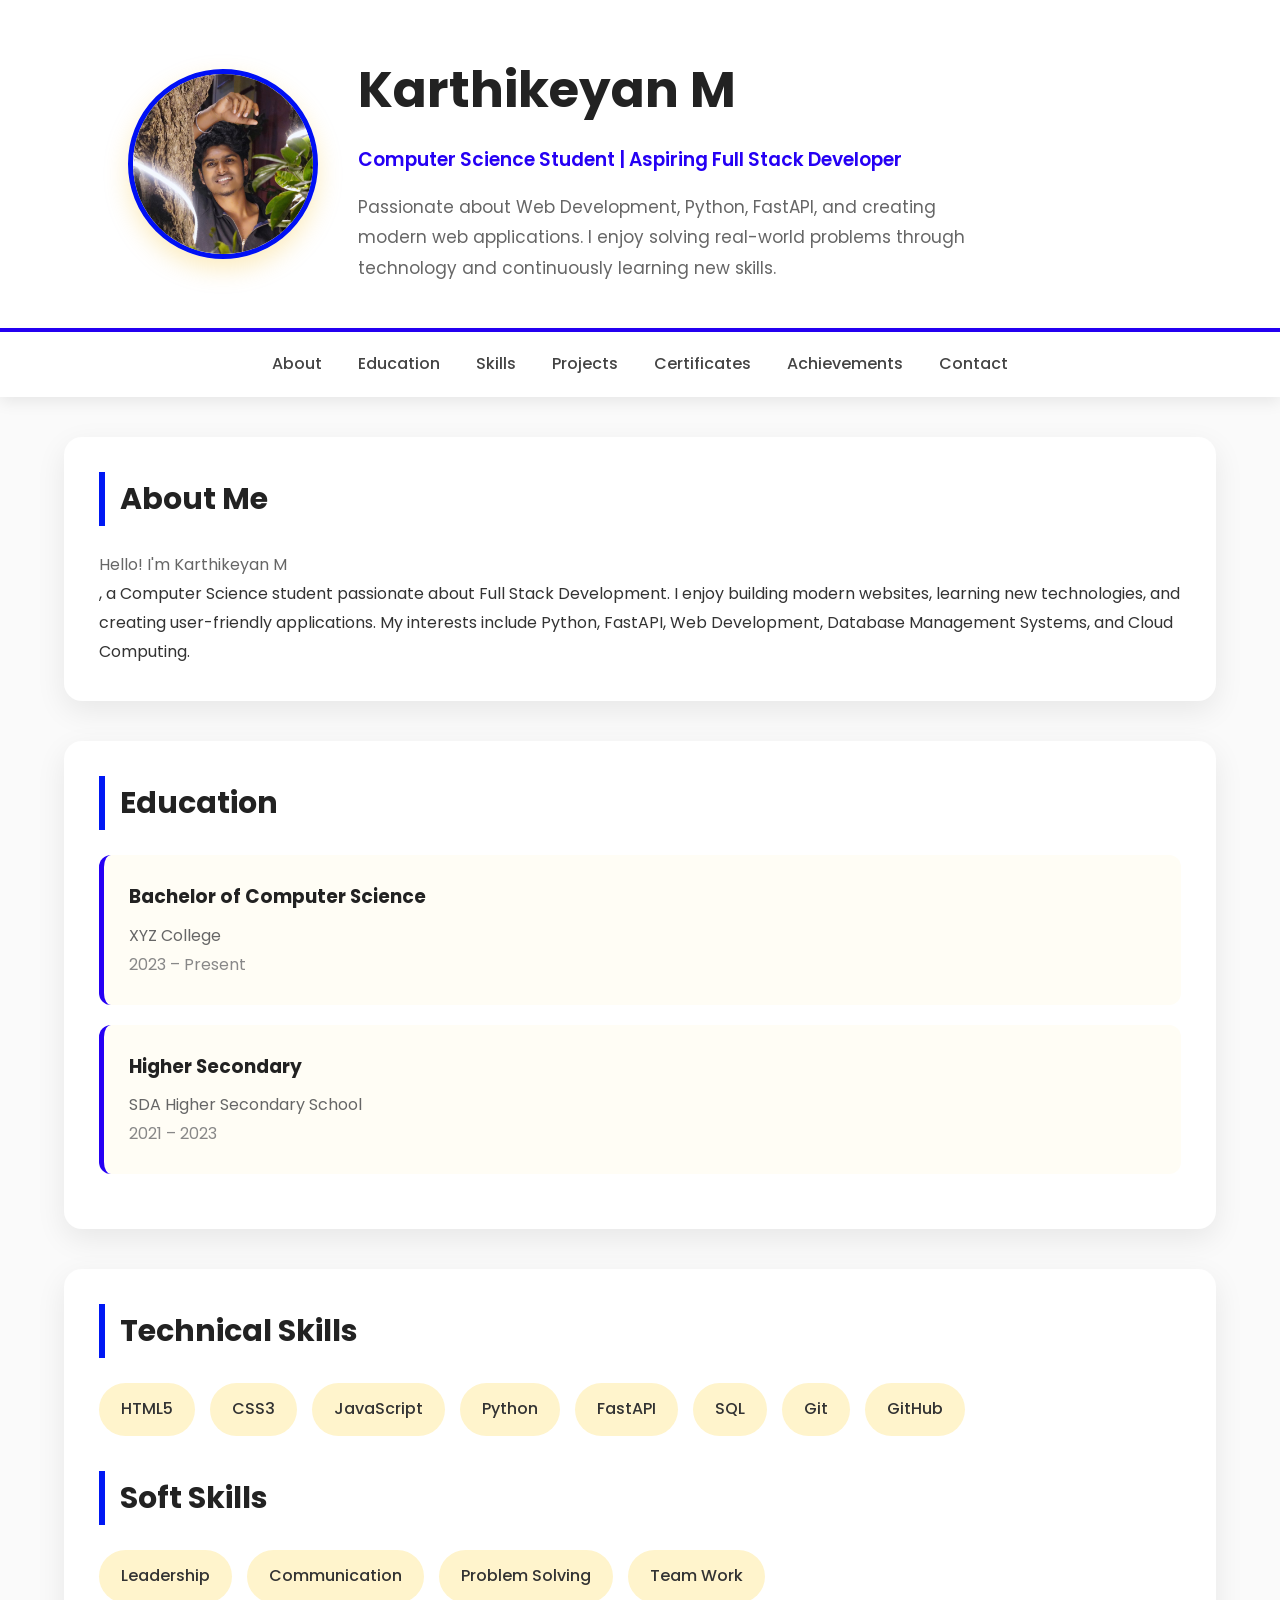
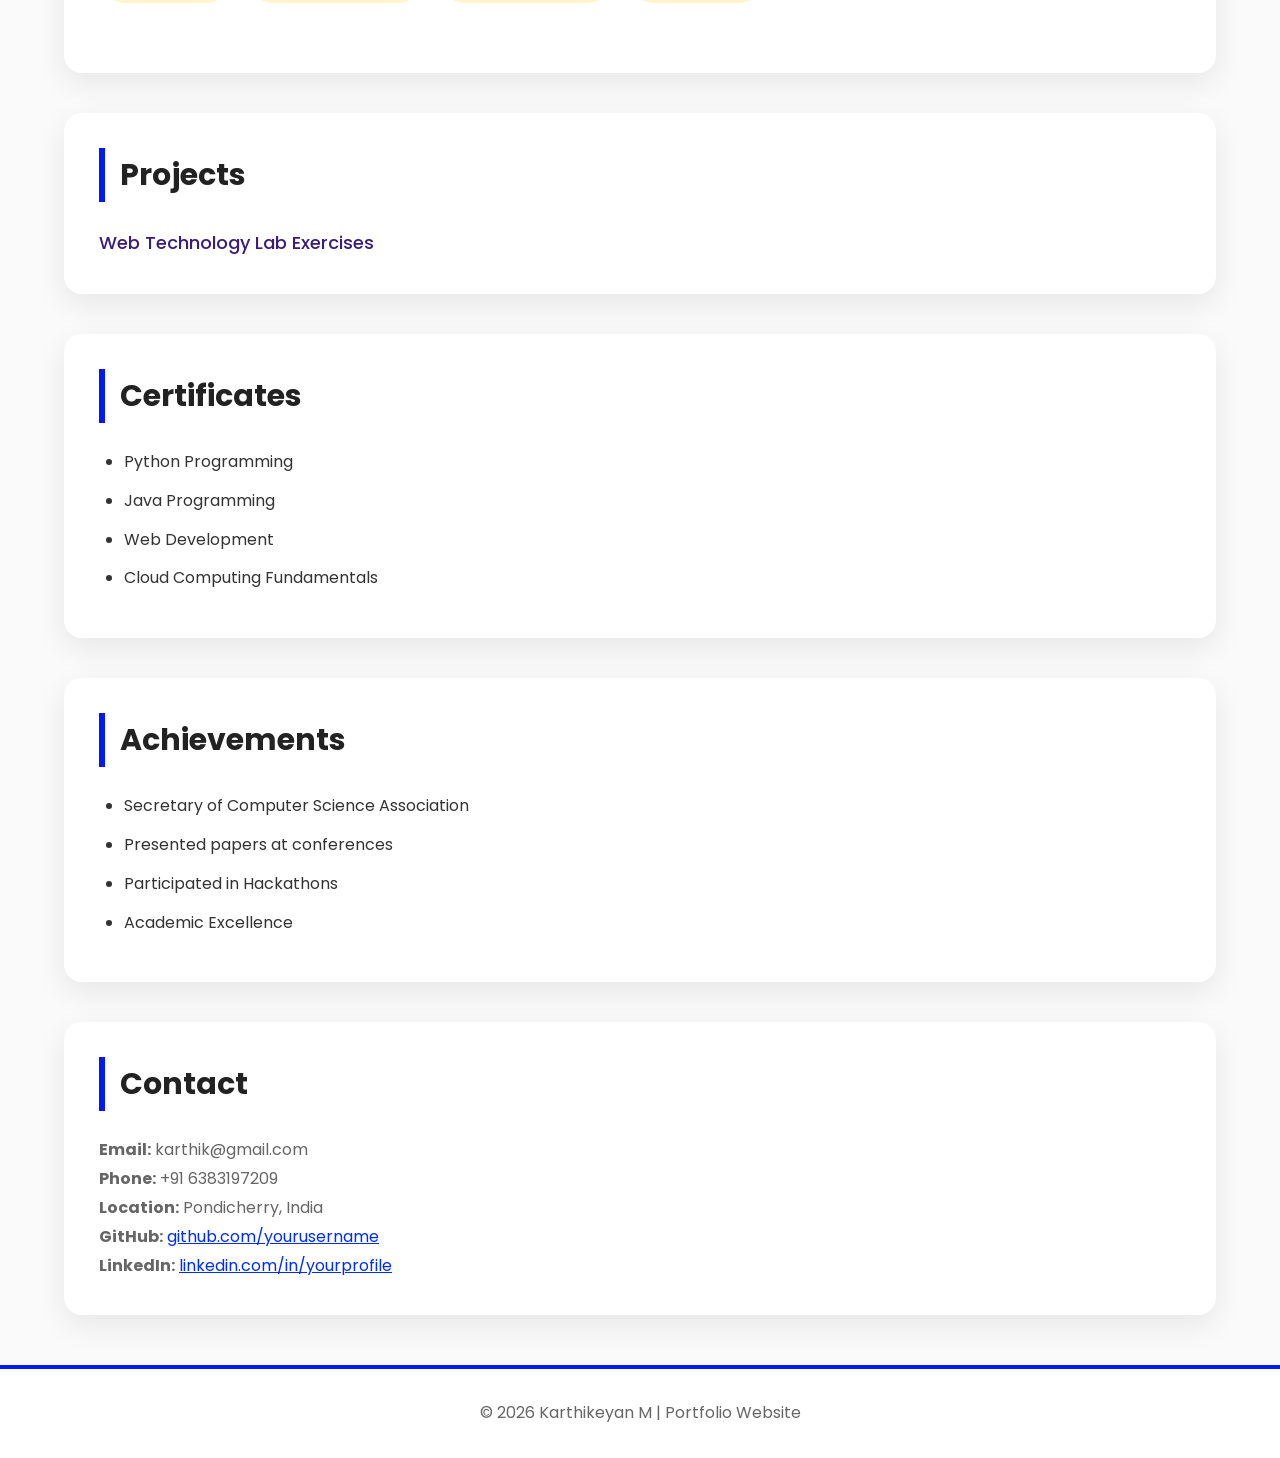
==== index.html @ 9dad6974 "Add files via upload" ====
<!DOCTYPE html>
<html lang="en">

<head>
    <meta charset="UTF-8">
    <meta name="viewport" content="width=device-width, initial-scale=1.0">
    <title>Karthikeyan M | Portfolio</title>

    <link rel="stylesheet" href="style.css">
    <style>

/* ===============================
   GOOGLE FONT
=============================== */
@import url('https://fonts.googleapis.com/css2?family=Poppins:wght@300;400;500;600;700&display=swap');

/* ===============================
   RESET
=============================== */
*{
    margin:0;
    padding:0;
    box-sizing:border-box;
}

html{
    scroll-behavior:smooth;
}

body{
    font-family:'Poppins',sans-serif;
    background:#fafafa;
    color:#333;
    line-height:1.8;
}

/* ===============================
   HEADER
=============================== */

header{
    background:#ffffff;
    padding:45px 10%;
    border-bottom:4px solid #2500f4;
}

.profile{
    display:flex;
    align-items:center;
    gap:40px;
    flex-wrap:wrap;
}

.profile img{
    width:190px;
    height:190px;
    object-fit:cover;
    border-radius:50%;
    border:5px solid #0010f4;
    box-shadow:0 10px 25px rgba(244,180,0,.25);
    transition:.3s;
}

.profile img:hover{
    transform:scale(1.05);
}

.profile-text{
    flex:1;
}

.profile-text h1{
    font-size:50px;
    color:#222;
    margin-bottom:8px;
}

.profile-text h3{
    color:#2500f4;
    font-weight:600;
    margin-bottom:15px;
}

.profile-text p{
    max-width:650px;
    color:#666;
    font-size:17px;
}

/* ===============================
   NAVIGATION
=============================== */

nav{
    background:white;
    display:flex;
    justify-content:center;
    position:sticky;
    top:0;
    padding:18px;
    box-shadow:0 5px 15px rgba(0,0,0,.08);
    z-index:1000;
}

nav a{
    text-decoration:none;
    color:#444;
    margin:0 18px;
    font-weight:500;
    transition:.3s;
    position:relative;
}

nav a::after{
    content:'';
    width:0;
    height:3px;
    background:#1800f4;
    position:absolute;
    left:0;
    bottom:-6px;
    transition:.3s;
}

nav a:hover::after{
    width:100%;
}

nav a:hover{
    color:#1000f4;
}

/* ===============================
   SECTION
=============================== */

section{
    width:90%;
    max-width:1200px;
    margin:40px auto;
    background:white;
    padding:35px;
    border-radius:18px;
    box-shadow:0 10px 30px rgba(0,0,0,.08);
    transition:.3s;
}

section:hover{
    transform:translateY(-5px);
}

h2{
    font-size:30px;
    color:#222;
    border-left:6px solid #0018f4;
    padding-left:15px;
    margin-bottom:25px;
}

p{
    color:#666;
}

/* ===============================
   EDUCATION
=============================== */

.card{
    background:#fffdf5;
    border-left:5px solid #2500f4;
    padding:25px;
    margin-bottom:20px;
    border-radius:12px;
    transition:.3s;
}

.card:hover{
    transform:translateX(8px);
}

.card h3{
    margin-bottom:8px;
    color:#222;
}

.card span{
    color:#888;
}

/* ===============================
   SKILLS
=============================== */

.skills{
    display:flex;
    flex-wrap:wrap;
    gap:15px;
    margin-bottom:35px;
}

.skill{
    background:#fff4cc;
    color:#333;
    padding:12px 22px;
    border-radius:30px;
    font-weight:500;
    transition:.3s;
}

.skill:hover{
    background:#1800f4;
    color:white;
    transform:translateY(-4px);
}

/* ===============================
   PROJECTS
=============================== */

.project-container{
    display:grid;
    grid-template-columns:repeat(auto-fit,minmax(280px,1fr));
    gap:25px;
}

.project{
    background:white;
    padding:25px;
    border-radius:15px;
    border-top:5px solid #0018f4;
    box-shadow:0 10px 25px rgba(0,0,0,.08);
    transition:.3s;
}

.project:hover{
    transform:translateY(-8px);
    box-shadow:0 18px 35px rgba(0,0,0,.12);
}

.project h3{
    color:#222;
    margin-bottom:12px;
}

/* ===============================
   LISTS
=============================== */

ul{
    margin-left:25px;
}

li{
    margin-bottom:10px;
}

/* ===============================
   LINKS
=============================== */

a{
    color:#002df4;
}

a:hover{
    color:#000ed8;
}

/* ===============================
   FOOTER
=============================== */

footer{
    background:rgb(255, 255, 255);
    text-align:center;
    padding:30px;
    margin-top:50px;
    border-top:4px solid #0018f4;
    color:#666666;
}

/* ===============================
   SCROLLBAR
=============================== */

::-webkit-scrollbar{
    width:10px;
}

::-webkit-scrollbar-track{
    background:#eee;
}

::-webkit-scrollbar-thumb{
    background:#0400f4;
    border-radius:10px;
}

/* ===============================
   RESPONSIVE
=============================== */

@media(max-width:768px){

header{
    padding:35px 8%;
}

.profile{
    flex-direction:column;
    text-align:center;
}

.profile img{
    width:160px;
    height:160px;
}

.profile-text h1{
    font-size:38px;
}

nav{
    flex-wrap:wrap;
}

nav a{
    margin:8px 12px;
}

section{
    width:95%;
    padding:25px;
}

.project-container{
    grid-template-columns:1fr;
}

}

</style>
</head>

<body>

    <!-- ================= HEADER ================= -->

    <header>

        <div class="profile">

            <img src="karthi.jpg.jpeg" alt="Profile Picture">

            <div class="profile-text">

                <h1>Karthikeyan M</h1>

                <h3>Computer Science Student | Aspiring Full Stack Developer</h3>

                <p>
                    Passionate about Web Development, Python,
                    FastAPI, and creating modern web applications.
                    I enjoy solving real-world problems through
                    technology and continuously learning new skills.
                </p>

            </div>

        </div>

    </header>

    <!-- ================= NAVIGATION ================= -->

    <nav>

        <a href="#about">About</a>

        <a href="#education">Education</a>

        <a href="#skills">Skills</a>

        <a href="#projects">Projects</a>

        <a href="#certificates">Certificates</a>

        <a href="#achievements">Achievements</a>

        <a href="#contact">Contact</a>

    </nav>

    <!-- ================= ABOUT ================= -->

    <section id="about">

        <h2>About Me</h2>

        <p>

            Hello! I'm Karthikeyan M<Main></Main> <Main></Main>, a Computer Science student
            passionate about Full Stack Development.

            I enjoy building modern websites,
            learning new technologies,
            and creating user-friendly applications.

            My interests include Python, FastAPI,
            Web Development,
            Database Management Systems,
            and Cloud Computing.

        </p>

    </section>

    <!-- ================= EDUCATION ================= -->

    <section id="education">

        <h2>Education</h2>

        <div class="card">

            <h3>Bachelor of Computer Science</h3>

            <p>XYZ College</p>

            <span>2023 – Present</span>

        </div>

        <div class="card">

            <h3>Higher Secondary</h3>

            <p>SDA Higher Secondary School</p>

            <span>2021 – 2023</span>

        </div>

    </section>

    <!-- ================= SKILLS ================= -->

    <section id="skills">

        <h2>Technical Skills</h2>

        <div class="skills">

            <div class="skill">HTML5</div>

            <div class="skill">CSS3</div>

            <div class="skill">JavaScript</div>

            <div class="skill">Python</div>

            <div class="skill">FastAPI</div>

            <div class="skill">SQL</div>

            <div class="skill">Git</div>

            <div class="skill">GitHub</div>

        </div>

        <h2>Soft Skills</h2>

        <div class="skills">

            <div class="skill">Leadership</div>

            <div class="skill">Communication</div>

            <div class="skill">Problem Solving</div>

            <div class="skill">Team Work</div>

        </div>

    </section>

    <!-- ================= PROJECTS ================= -->

    <section id="projects">

    <h2>Projects</h2>

    <p>
        <a href="lab.html"
           style="color:rgb(57, 28, 124); font-size:18px; font-weight:500; text-decoration:none;">
            Web Technology Lab Exercises
        </a>
    </p>

</section>
    <!-- ================= CERTIFICATES ================= -->

    <section id="certificates">

        <h2>Certificates</h2>

        <ul>

            <li>Python Programming</li>

            <li>Java Programming</li>

            <li>Web Development</li>

            <li>Cloud Computing Fundamentals</li>

        </ul>

    </section>

    <!-- ================= ACHIEVEMENTS ================= -->

    <section id="achievements">

        <h2>Achievements</h2>

        <ul>

            <li>Secretary of Computer Science Association</li>

            <li>Presented papers at conferences</li>

            <li>Participated in Hackathons</li>

            <li>Academic Excellence</li>

        </ul>

    </section>

    <!-- ================= CONTACT ================= -->

    <section id="contact">

        <h2>Contact</h2>

        <p><strong>Email:</strong> karthik@gmail.com</p>

        <p><strong>Phone:</strong> +91 6383197209</p>

        <p><strong>Location:</strong> Pondicherry, India</p>

        <p>

            <strong>GitHub:</strong>

            <a href="#">github.com/yourusername</a>

        </p>

        <p>

            <strong>LinkedIn:</strong>

            <a href="#">linkedin.com/in/yourprofile</a>

        </p>

    </section>

    <!-- ================= FOOTER ================= -->

    <footer>

        <p>

            © 2026 Karthikeyan M | Portfolio Website

        </p>

    </footer>

</body>

</html>
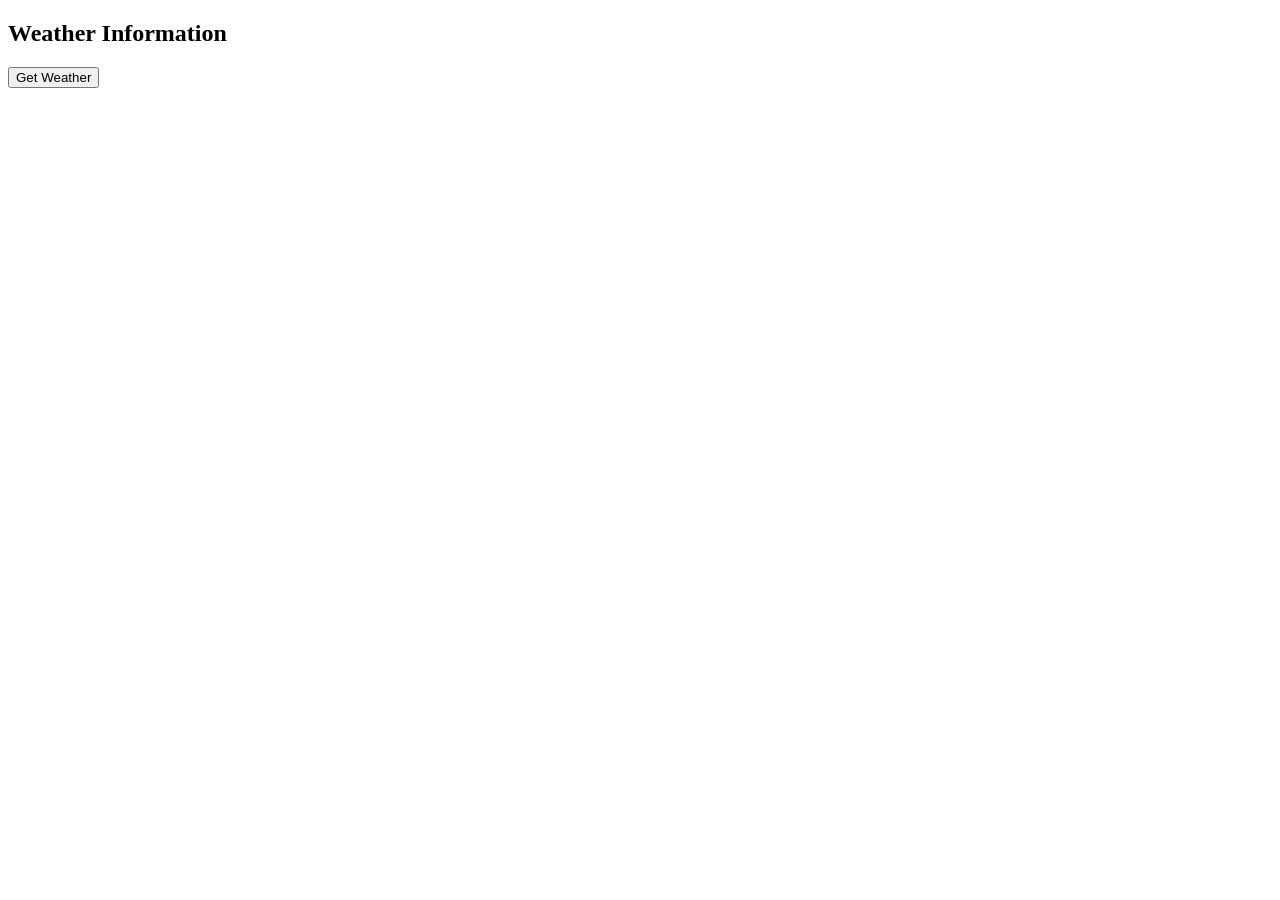
==== commit 2d3bea2e: "Add files via upload" ====
--- a/index.html
+++ b/index.html
@@ -1,587 +1,36 @@
 <!DOCTYPE html>
-<html lang="en">
-
+<html>
 <head>
-    <meta charset="UTF-8">
-    <meta name="viewport" content="width=device-width, initial-scale=1.0">
-    <title>Karthikeyan M | Portfolio</title>
-
-    <link rel="stylesheet" href="style.css">
-    <style>
-
-/* ===============================
-   GOOGLE FONT
-=============================== */
-@import url('https://fonts.googleapis.com/css2?family=Poppins:wght@300;400;500;600;700&display=swap');
-
-/* ===============================
-   RESET
-=============================== */
-*{
-    margin:0;
-    padding:0;
-    box-sizing:border-box;
-}
-
-html{
-    scroll-behavior:smooth;
-}
-
-body{
-    font-family:'Poppins',sans-serif;
-    background:#fafafa;
-    color:#333;
-    line-height:1.8;
-}
-
-/* ===============================
-   HEADER
-=============================== */
-
-header{
-    background:#ffffff;
-    padding:45px 10%;
-    border-bottom:4px solid #2500f4;
-}
-
-.profile{
-    display:flex;
-    align-items:center;
-    gap:40px;
-    flex-wrap:wrap;
-}
-
-.profile img{
-    width:190px;
-    height:190px;
-    object-fit:cover;
-    border-radius:50%;
-    border:5px solid #0010f4;
-    box-shadow:0 10px 25px rgba(244,180,0,.25);
-    transition:.3s;
-}
-
-.profile img:hover{
-    transform:scale(1.05);
-}
-
-.profile-text{
-    flex:1;
-}
-
-.profile-text h1{
-    font-size:50px;
-    color:#222;
-    margin-bottom:8px;
-}
-
-.profile-text h3{
-    color:#2500f4;
-    font-weight:600;
-    margin-bottom:15px;
-}
-
-.profile-text p{
-    max-width:650px;
-    color:#666;
-    font-size:17px;
-}
-
-/* ===============================
-   NAVIGATION
-=============================== */
-
-nav{
-    background:white;
-    display:flex;
-    justify-content:center;
-    position:sticky;
-    top:0;
-    padding:18px;
-    box-shadow:0 5px 15px rgba(0,0,0,.08);
-    z-index:1000;
-}
-
-nav a{
-    text-decoration:none;
-    color:#444;
-    margin:0 18px;
-    font-weight:500;
-    transition:.3s;
-    position:relative;
-}
-
-nav a::after{
-    content:'';
-    width:0;
-    height:3px;
-    background:#1800f4;
-    position:absolute;
-    left:0;
-    bottom:-6px;
-    transition:.3s;
-}
-
-nav a:hover::after{
-    width:100%;
-}
-
-nav a:hover{
-    color:#1000f4;
-}
-
-/* ===============================
-   SECTION
-=============================== */
-
-section{
-    width:90%;
-    max-width:1200px;
-    margin:40px auto;
-    background:white;
-    padding:35px;
-    border-radius:18px;
-    box-shadow:0 10px 30px rgba(0,0,0,.08);
-    transition:.3s;
-}
-
-section:hover{
-    transform:translateY(-5px);
-}
-
-h2{
-    font-size:30px;
-    color:#222;
-    border-left:6px solid #0018f4;
-    padding-left:15px;
-    margin-bottom:25px;
-}
-
-p{
-    color:#666;
-}
-
-/* ===============================
-   EDUCATION
-=============================== */
-
-.card{
-    background:#fffdf5;
-    border-left:5px solid #2500f4;
-    padding:25px;
-    margin-bottom:20px;
-    border-radius:12px;
-    transition:.3s;
-}
-
-.card:hover{
-    transform:translateX(8px);
-}
-
-.card h3{
-    margin-bottom:8px;
-    color:#222;
-}
-
-.card span{
-    color:#888;
-}
-
-/* ===============================
-   SKILLS
-=============================== */
-
-.skills{
-    display:flex;
-    flex-wrap:wrap;
-    gap:15px;
-    margin-bottom:35px;
-}
-
-.skill{
-    background:#fff4cc;
-    color:#333;
-    padding:12px 22px;
-    border-radius:30px;
-    font-weight:500;
-    transition:.3s;
-}
-
-.skill:hover{
-    background:#1800f4;
-    color:white;
-    transform:translateY(-4px);
-}
-
-/* ===============================
-   PROJECTS
-=============================== */
-
-.project-container{
-    display:grid;
-    grid-template-columns:repeat(auto-fit,minmax(280px,1fr));
-    gap:25px;
-}
-
-.project{
-    background:white;
-    padding:25px;
-    border-radius:15px;
-    border-top:5px solid #0018f4;
-    box-shadow:0 10px 25px rgba(0,0,0,.08);
-    transition:.3s;
-}
-
-.project:hover{
-    transform:translateY(-8px);
-    box-shadow:0 18px 35px rgba(0,0,0,.12);
-}
-
-.project h3{
-    color:#222;
-    margin-bottom:12px;
-}
-
-/* ===============================
-   LISTS
-=============================== */
-
-ul{
-    margin-left:25px;
-}
-
-li{
-    margin-bottom:10px;
-}
-
-/* ===============================
-   LINKS
-=============================== */
-
-a{
-    color:#002df4;
-}
-
-a:hover{
-    color:#000ed8;
-}
-
-/* ===============================
-   FOOTER
-=============================== */
-
-footer{
-    background:rgb(255, 255, 255);
-    text-align:center;
-    padding:30px;
-    margin-top:50px;
-    border-top:4px solid #0018f4;
-    color:#666666;
-}
-
-/* ===============================
-   SCROLLBAR
-=============================== */
-
-::-webkit-scrollbar{
-    width:10px;
-}
-
-::-webkit-scrollbar-track{
-    background:#eee;
-}
-
-::-webkit-scrollbar-thumb{
-    background:#0400f4;
-    border-radius:10px;
-}
-
-/* ===============================
-   RESPONSIVE
-=============================== */
-
-@media(max-width:768px){
-
-header{
-    padding:35px 8%;
-}
-
-.profile{
-    flex-direction:column;
-    text-align:center;
-}
-
-.profile img{
-    width:160px;
-    height:160px;
-}
-
-.profile-text h1{
-    font-size:38px;
-}
-
-nav{
-    flex-wrap:wrap;
-}
-
-nav a{
-    margin:8px 12px;
-}
-
-section{
-    width:95%;
-    padding:25px;
-}
-
-.project-container{
-    grid-template-columns:1fr;
-}
-
-}
-
-</style>
+    <title>Weather Details</title>
 </head>
-
 <body>
 
-    <!-- ================= HEADER ================= -->
+<h2>Weather Information</h2>
 
-    <header>
+<button onclick="getWeather()">Get Weather</button>
 
-        <div class="profile">
+<div id="result"></div>
 
-            <img src="karthi.jpg.jpeg" alt="Profile Picture">
+<script>
+function getWeather() {
+    var xhr = new XMLHttpRequest();
 
-            <div class="profile-text">
+    xhr.open("GET", "weather.json", true);
 
-                <h1>Karthikeyan M</h1>
+    xhr.onload = function() {
+        if (xhr.status == 200) {
+            var data = JSON.parse(xhr.responseText);
 
-                <h3>Computer Science Student | Aspiring Full Stack Developer</h3>
+            document.getElementById("result").innerHTML =
+                "City: " + data.city + "<br>" +
+                "Temperature: " + data.temperature + "°C<br>" +
+                "Condition: " + data.condition;
+        }
+    };
 
-                <p>
-                    Passionate about Web Development, Python,
-                    FastAPI, and creating modern web applications.
-                    I enjoy solving real-world problems through
-                    technology and continuously learning new skills.
-                </p>
-
-            </div>
-
-        </div>
-
-    </header>
-
-    <!-- ================= NAVIGATION ================= -->
-
-    <nav>
-
-        <a href="#about">About</a>
-
-        <a href="#education">Education</a>
-
-        <a href="#skills">Skills</a>
-
-        <a href="#projects">Projects</a>
-
-        <a href="#certificates">Certificates</a>
-
-        <a href="#achievements">Achievements</a>
-
-        <a href="#contact">Contact</a>
-
-    </nav>
-
-    <!-- ================= ABOUT ================= -->
-
-    <section id="about">
-
-        <h2>About Me</h2>
-
-        <p>
-
-            Hello! I'm Karthikeyan M<Main></Main> <Main></Main>, a Computer Science student
-            passionate about Full Stack Development.
-
-            I enjoy building modern websites,
-            learning new technologies,
-            and creating user-friendly applications.
-
-            My interests include Python, FastAPI,
-            Web Development,
-            Database Management Systems,
-            and Cloud Computing.
-
-        </p>
-
-    </section>
-
-    <!-- ================= EDUCATION ================= -->
-
-    <section id="education">
-
-        <h2>Education</h2>
-
-        <div class="card">
-
-            <h3>Bachelor of Computer Science</h3>
-
-            <p>XYZ College</p>
-
-            <span>2023 – Present</span>
-
-        </div>
-
-        <div class="card">
-
-            <h3>Higher Secondary</h3>
-
-            <p>SDA Higher Secondary School</p>
-
-            <span>2021 – 2023</span>
-
-        </div>
-
-    </section>
-
-    <!-- ================= SKILLS ================= -->
-
-    <section id="skills">
-
-        <h2>Technical Skills</h2>
-
-        <div class="skills">
-
-            <div class="skill">HTML5</div>
-
-            <div class="skill">CSS3</div>
-
-            <div class="skill">JavaScript</div>
-
-            <div class="skill">Python</div>
-
-            <div class="skill">FastAPI</div>
-
-            <div class="skill">SQL</div>
-
-            <div class="skill">Git</div>
-
-            <div class="skill">GitHub</div>
-
-        </div>
-
-        <h2>Soft Skills</h2>
-
-        <div class="skills">
-
-            <div class="skill">Leadership</div>
-
-            <div class="skill">Communication</div>
-
-            <div class="skill">Problem Solving</div>
-
-            <div class="skill">Team Work</div>
-
-        </div>
-
-    </section>
-
-    <!-- ================= PROJECTS ================= -->
-
-    <section id="projects">
-
-    <h2>Projects</h2>
-
-    <p>
-        <a href="lab.html"
-           style="color:rgb(57, 28, 124); font-size:18px; font-weight:500; text-decoration:none;">
-            Web Technology Lab Exercises
-        </a>
-    </p>
-
-</section>
-    <!-- ================= CERTIFICATES ================= -->
-
-    <section id="certificates">
-
-        <h2>Certificates</h2>
-
-        <ul>
-
-            <li>Python Programming</li>
-
-            <li>Java Programming</li>
-
-            <li>Web Development</li>
-
-            <li>Cloud Computing Fundamentals</li>
-
-        </ul>
-
-    </section>
-
-    <!-- ================= ACHIEVEMENTS ================= -->
-
-    <section id="achievements">
-
-        <h2>Achievements</h2>
-
-        <ul>
-
-            <li>Secretary of Computer Science Association</li>
-
-            <li>Presented papers at conferences</li>
-
-            <li>Participated in Hackathons</li>
-
-            <li>Academic Excellence</li>
-
-        </ul>
-
-    </section>
-
-    <!-- ================= CONTACT ================= -->
-
-    <section id="contact">
-
-        <h2>Contact</h2>
-
-        <p><strong>Email:</strong> karthik@gmail.com</p>
-
-        <p><strong>Phone:</strong> +91 6383197209</p>
-
-        <p><strong>Location:</strong> Pondicherry, India</p>
-
-        <p>
-
-            <strong>GitHub:</strong>
-
-            <a href="#">github.com/yourusername</a>
-
-        </p>
-
-        <p>
-
-            <strong>LinkedIn:</strong>
-
-            <a href="#">linkedin.com/in/yourprofile</a>
-
-        </p>
-
-    </section>
-
-    <!-- ================= FOOTER ================= -->
-
-    <footer>
-
-        <p>
-
-            © 2026 Karthikeyan M | Portfolio Website
-
-        </p>
-
-    </footer>
+    xhr.send();
+}
+</script>
 
 </body>
-
-</html>
-
+</html>
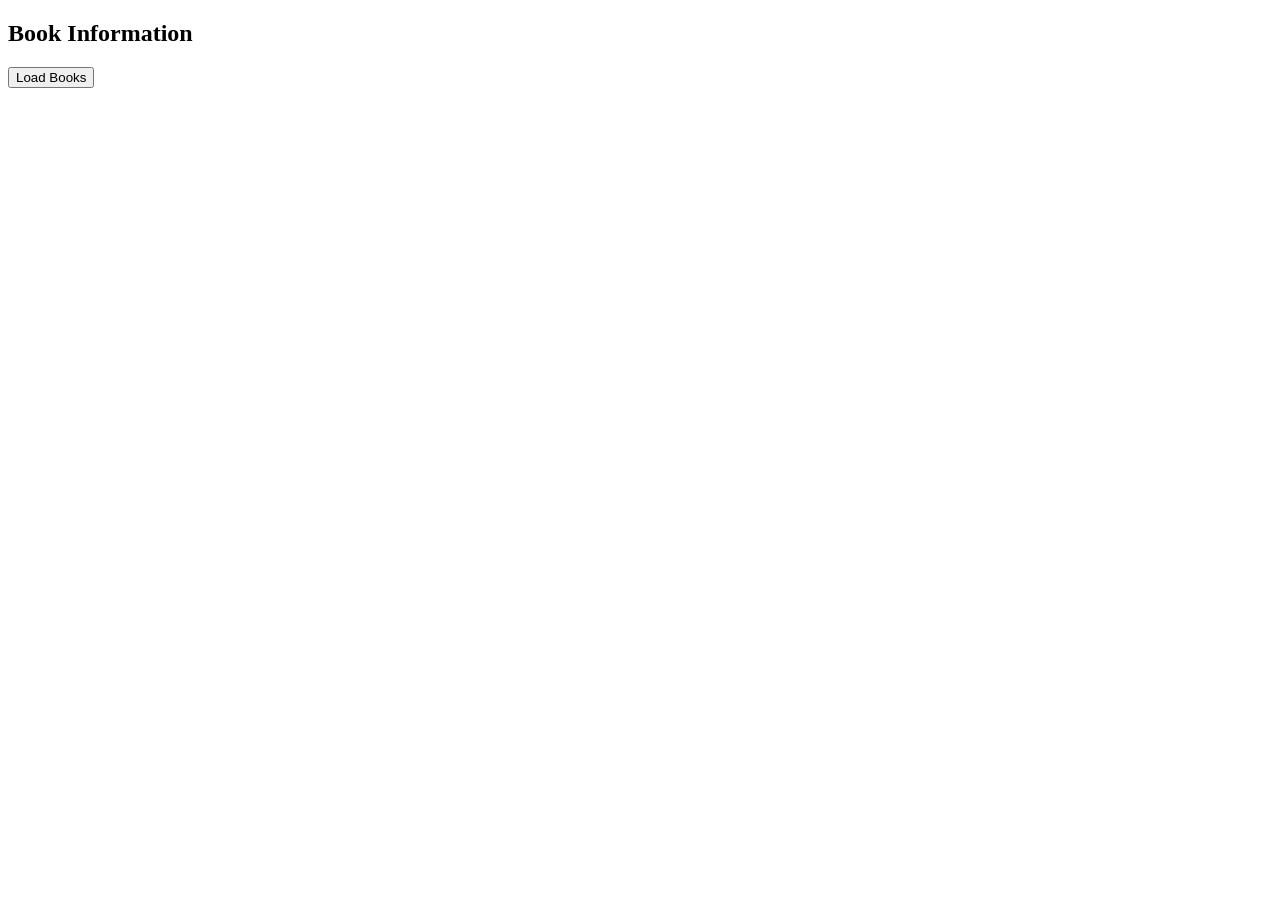
==== commit 03878b18: "Add files via upload" ====
--- a/index.html
+++ b/index.html
@@ -1,35 +1,44 @@
 <!DOCTYPE html>
 <html>
 <head>
-    <title>Weather Details</title>
+    <title>Book Details</title>
+
+    <script src="https://code.jquery.com/jquery-3.7.1.min.js"></script>
 </head>
 <body>
 
-<h2>Weather Information</h2>
+<h2>Book Information</h2>
 
-<button onclick="getWeather()">Get Weather</button>
+<button id="load">Load Books</button>
 
-<div id="result"></div>
+<ul id="books"></ul>
 
 <script>
-function getWeather() {
-    var xhr = new XMLHttpRequest();
+$(document).ready(function() {
 
-    xhr.open("GET", "weather.json", true);
+    $("#load").click(function() {
 
-    xhr.onload = function() {
-        if (xhr.status == 200) {
-            var data = JSON.parse(xhr.responseText);
+        $.ajax({
+            url: "books.json",
+            type: "GET",
+            dataType: "json",
 
-            document.getElementById("result").innerHTML =
-                "City: " + data.city + "<br>" +
-                "Temperature: " + data.temperature + "°C<br>" +
-                "Condition: " + data.condition;
-        }
-    };
+            success: function(data) {
 
-    xhr.send();
-}
+                $("#books").empty();
+
+                $.each(data, function(index, book) {
+                    $("#books").append(
+                        "<li>" + book.title +
+                        " - " + book.author + "</li>"
+                    );
+                });
+            }
+        });
+
+    });
+
+});
 </script>
 
 </body>
